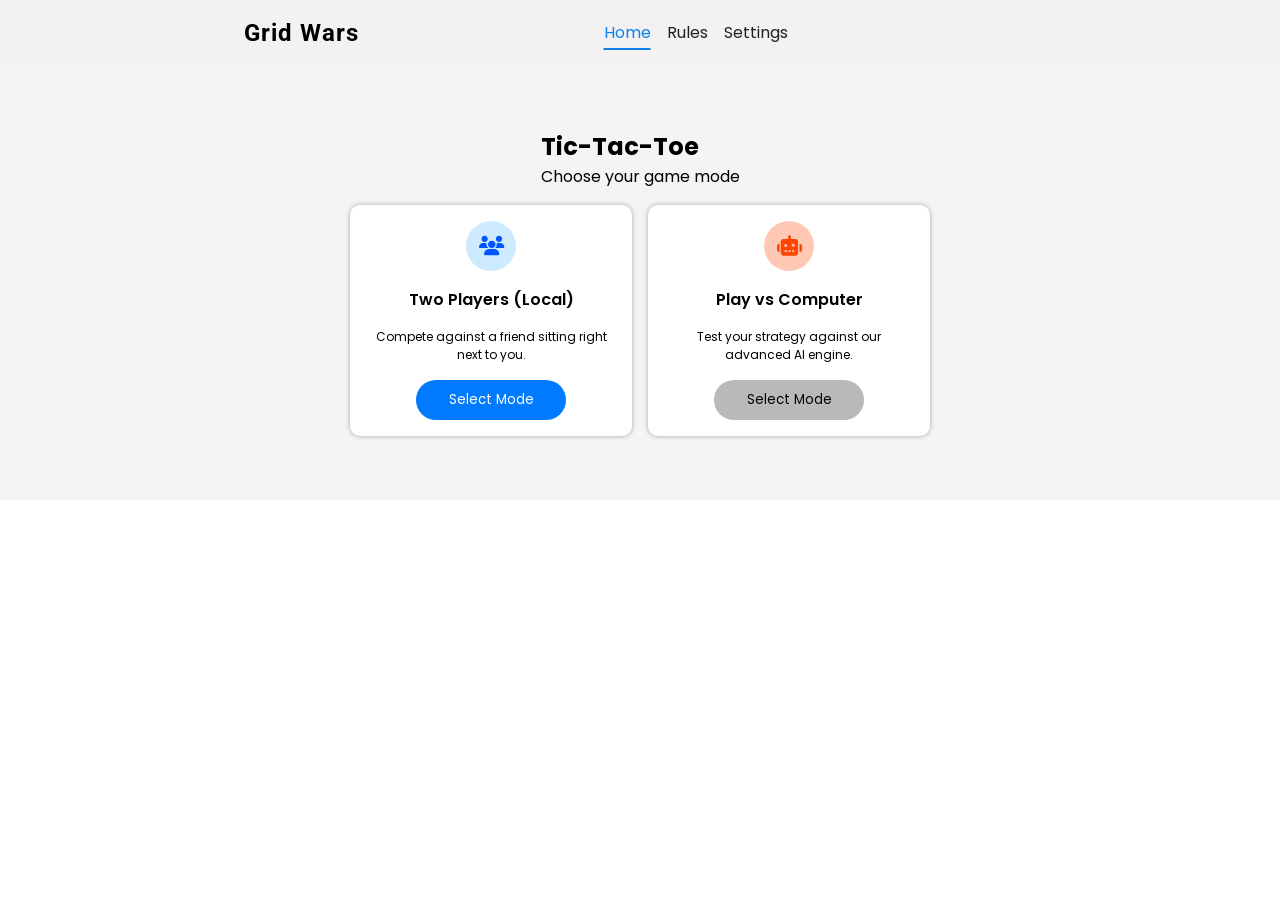
==== index.html @ 28c6e00e "Add files via upload" ====
<!DOCTYPE html>
<html lang="en">
<head>
    <meta charset="UTF-8">
    <meta name="viewport" content="width=device-width, initial-scale=1.0">
    <title>Grid War</title>
    <link rel="stylesheet" href="styles.css">
<link href="https://fonts.googleapis.com/css2?family=Poppins:ital,wght@0,100;0,200;0,300;0,400;0,500;0,600;0,700;0,800;0,900;1,100;1,200;1,300;1,400;1,500;1,600;1,700;1,800;1,900&family=Roboto:ital,wght@0,100..900;1,100..900&display=swap" rel="stylesheet">
<link rel="stylesheet" href="https://cdnjs.cloudflare.com/ajax/libs/font-awesome/6.5.0/css/all.min.css"></head>
<body>

    <header>
        <div class="logo">Grid Wars</div>
        <div class="subb">
            <a href="#" class="link activee"onclick="activeLink(this)">Home</a>
            <a href="#" class="link" onclick="activeLink(this)">Rules</a>
            <a href="#" class="link" onclick="activeLink(this)">Settings</a>
        </div>
        <div class="subb">
            <button class="profi"></button>
        </div>
    </header>
     <main>


    <section class="hero">
        <div class="text">
            <h1>Tic-Tac-Toe</h1>
            <p>Choose your game mode</p>
        </div>
        <div class="modes">
            <div class="b-box">
                <button class="profileAva"><i class="fa-solid fa-users"></i></button>
                <p class="Name">Two Players (Local)</p>
                <p class="Des">Compete against a friend sitting right next to you.</p>
                <button class="mode" id="localMode" onclick="getMode(this,'localGame','partner')">Select Mode</button>
            </div>
            <div class="b-box">
                <button class="pCom"><i class="fa-solid fa-robot"></i></button>
                <p class="Name">Play vs Computer</p>
                <p class="Des">Test your strategy against our advanced AI engine.</p>
                <button class="mode mCom" id="AiMode" onclick="getMode(this,'ComputerVsHuman','vsCOm')">Select Mode</button>
            </div>
        </div>
    </section>


    <section class="vsCOm">
        <div class="all" id="ComputerVsHuman">

        
        <div class="heeader">
            <h1>Play vs Computer</h1>
            <p>Configure your digital opponent and battle for the win.</p>
        </div>
        <span class="flex fl1">
            <p class="bFlx">Difficulty Selection</p>
            <p class="bckFlx">LEVEL</p>
        </span>
        <div class="flexbox" >
            <div class="smallBox choosen" onclick="chooseLevel(this)">
                <span class="flex">
                <p class="emmogi"><i class="fa-regular fa-face-smile"></i></p>
                <input type="radio" name="level" id="easy" class="level" checked>
                </span>
                <p class="lvl">Easy</p>
                <p class="decs">Perfect for learning the basics and casual play</p>
            </div>

            <div class="smallBox " onclick="chooseLevel(this)">
                <span class="flex">
                <p class="emmogi"><i class="fa-solid fa-robot"></i></p>
                <input type="radio" name="level" id="easy" class="level">
                </span>
                <p class="lvl">Medium</p>
                <p class="decs">A balanced challege that punishes simple mistakes</p>
            </div>

            <div class="smallBox " onclick="chooseLevel(this)">
                <span class="flex">
                <p class="emmogi"><i class="fa-solid fa-brain"></i></p>
                <input type="radio" name="level" id="easy" class="level">
                </span>
                <p class="lvl">Hard</p>
                <p class="decs">The AI uses Minimax strategy. Nearly unbeatable</p>
            </div>
           
           
        </div>

            <div class="userInfo">
                <input type="text" placeholder="choose a nickname" id="userName">
                <button class="submit" onclick="chooseName(this)">Submit</button>
            </div>

        <div class="whoStars">

            <h1>Who Plays First</h1>
            <div class="vdv">
            <label for="coin" id="tcName">User (Me)</label>
            <select name="coin" id="coin">
                <option value="Head">Head</option>
                <option value="Tail">Tail</option>
            </select>
            </div>

            <p id="result"></p>

            <button class="tcoin" onclick="tossCoin()">Toss coin</button>

        </div>


</div>





<div id="CompVsUser">
    <p class="final_result" ></p>

    <div class="container">

        <div class="dash-start">
        <div class="dashboard">
            <div class="box" onclick="playGame(this)"></div>
            <div class="box" onclick="playGame(this)"></div>
            <div class="box" onclick="playGame(this)"></div>
            <div class="box" onclick="playGame(this)"></div>
            <div class="box" onclick="playGame(this)"></div>
            <div class="box" onclick="playGame(this)"></div>
            <div class="box" onclick="playGame(this)"></div>
            <div class="box" onclick="playGame(this)"></div>
            <div class="box" onclick="playGame(this)"></div>
        </div>
        
        <div class="actionss">
        <button class="startGame" id="startGamee" onclick="startGame(this)">Start Game</button>
        <button class="startGame again" onclick="resetGame()">Play Again</button>
        </div>

        </div>

        <div class="scoreStar">
            <div class="scoreBoard">
                <h2 class="scorebb">Scoreboard</h2>
                <div class="player userr">
                    <p><i class="fa-solid fa-user"></i> <span id="player-name">Name</span></p>
                    <p class="score" id="userScore">0</p>
                </div>

                <div class="player bott">
                    <p><i class="fa-solid fa-robot"></i> AI</p>
                    <p class="score" id="comScore">0</p>
                </div>

            </div>
            <button class="resetGame" onclick="resetScores()"><i class="fa-solid fa-rotate-right"></i> Reset Score</button>
        </div>


    </div>
</div>
    </section>

    <section id="localGame" class="partner">
        <h1 class="cmm">Coming Soon!!</h1>
    </section>
     </main>

    

<script src="script.js"></script>
</body>
</html>
---- styles.css ----
*{
    margin: 0;
    padding: 0;
}

header{
    height: 65px;
    position: fixed;
    left: 0;
    right: 0;
    background: #f3f1f1;
    display: flex;
    justify-content: space-evenly;
    align-items: center;
    z-index: 999;
}
body,html{
    scroll-behavior: smooth;
}
.link{
    text-decoration: none;
    color: rgb(34, 33, 33);
    font-family: poppins;
}
.subb{
    display: flex;
    gap: 1rem;
}
.logo{
    font-family: roboto;
    font-size: 24px;
    font-weight: bold;
    letter-spacing: 1px;
}
.activee{
    color: #0d83eb;
    text-decoration: underline;
    text-decoration-thickness: 2px;
    text-underline-offset: 10px;
    text-decoration-color: #0d83eb;
}

main{
    padding-top: 65px;
    background-color: #f2f4f6;
}
.hero{
    display: flex;
    flex-direction: column;
    justify-content: center;
    align-items: center;
    gap: 1rem;
    padding: 4rem 0;
}
.modes{
    display: flex;
    gap: 1rem;
}
.b-box{
    width: 250px;
    border: none;
    display: flex;
    flex-direction: column;
    justify-content: center;
    align-items: center;
    padding: 1rem;
    background-color: white;
    border-radius: 10px;
    gap: 1rem;
    box-shadow: 0 0 5px rgba(0, 0, 0, 0.325);
}
.Name{
    font-size: 16px;
    font-family: poppins;
    font-weight: 600;
}
.Des{
    font-family: poppins;
    font-size: 12px;
    text-align: center;
}
.mode{
    width: 150px;
    height: 40px;
    border-radius: 20px;
    background-color: rgb(0, 123, 255);
    border:none;
    color: white;
    font-family: poppins;
    cursor: pointer;
}
.mCom{
    background-color: hsla(0, 0%, 50%, 0.548);
    color: black;
}



.profileAva,.pCom{
    width: 50px;
    height: 50px;
    border-radius: 50%;
    border: none;
    background-color: hsla(205, 100%, 52%, 0.205);
    color: rgb(0, 85, 255);
    font-size: 20px;
}
.pCom{
    background-color: rgba(255, 68, 0, 0.291);
    color: orangered;
}

.text{
    font-family: poppins;
}




.whoStars{
    width: 400px;
    border: none;
    margin: auto;
    padding: 1rem;
    background-color: white;
    font-family: poppins;
    border-radius: 10px;
    box-shadow: 0 0 5px rgba(0, 0, 0, 0.2);
    display: flex;
    flex-direction: column;
    justify-content: center;
    align-items: center;

}
.whoStars h1{
    text-align: center;
    font-size: 20px;
}
.vdv{
    display: flex;
    gap: 1rem;
    margin: 1rem 0;
}

.vdv label{
    font-family: poppins;

}

.vdv select{
    width: 100px;
    border-radius: 5px;
    font-family: poppins;
    cursor: pointer;
    outline: none;

}




.tcoin{
    width: 120px;
    height: 35px;
    border-radius: 17px;
    border: none;
    background-color: rgb(0, 115, 255);
    color: white;
    font-family: poppins;
    cursor: pointer;
}
.tcoin:active{
    opacity:0.7;
}
#result{
    margin: 1rem 0;
}

.emmogi{
    font-size: 17px;
    padding: 10px;
    border-radius: 5px;
    background-color: rgba(0, 0, 0, 0.068);
}
.lvl{
    font-family: poppins;
    font-weight: 600;
    font-size: 17px;
}
.decs{
    font-family: poppins;
    font-size: 12px;
    width: 120px;
    margin-top: 10px;
}
.smallBox{
    width: 150px;
    height: 200px;
    border: none;
    padding: 10px;
    background-color: white;
    box-shadow: 0 0 5px hsla(0, 0%, 0%, 0.303);
    border-radius: 10px;
    color: black;  
    cursor: pointer;
}
.choosen{
    border: 2px solid rgb(3, 73, 250);
}

.choosen .emmogi , .choosen .lvl{
    color: rgb(0, 119, 255);
}

.flex{
    display: flex;
    justify-content: space-between;
    align-content: center;
    padding: 1rem 0;
}
.fl1{
    padding: 1rem;
}
.flex input{
    transform: scale(1.5);
    cursor: pointer;
    border: 1px solid white;
}

.flexbox{
    display: flex;
    justify-content: center;
    align-items: center;
    gap: 1rem;
    margin: 5rem 0;
}

.bFlx{
    font-family: poppins;
    font-weight: bold;
    font-size: 20px;
}
.bckFlx{
    background-color: rgba(11, 85, 212, 0.14);
    padding: 5px 10px;
    font-size: 14px;
    border-radius: 10px;
    color: rgba(6, 104, 232, 0.839);
    font-weight: 600;
    font-family: poppins;

}




.heeader{
    padding: 1rem;
}
.all{
    width: 600px;
    margin: auto;
}
.heeader h1{
        font-family: poppins;
        font-weight: 600;
        margin: 1rem 0;
}
.heeader p{
    font-family: poppins;
    font-size: 12px;
}

.container{
    display: flex;
    justify-content: center;
    align-items: center;
    gap: 1rem;
    padding: 4rem 0;
}

.dashboard{
    display: grid;
    grid-template-columns: repeat(3,100px);
    padding: 1rem;
    width: 320px;
    height: 350px;
    border: none;
    border-radius: 25px;
    background-color: #ECEEF0;
    box-shadow: 0 0 5px rgba(0, 0, 0, 0.251);
    gap: 10px;

}
.box{
    display: flex;
    justify-content: center;
    align-items: center;
    font-size: 5rem;
    font-family: roboto;
    font-weight: bold;
    height: 100px;
    border: none;
    background-color: white;
    border-radius: 15px;
    box-shadow: 0 0 5px rgba(0, 0, 0, 0.248);
    cursor:crosshair;

}


.scoreBoard{
    width: 300px;
    height: 350px;
    border: none;
    background-color: white;
    padding: 1rem;
    border-radius: 10px;
    box-shadow:  0 0 8px rgba(0, 0, 0, 0.161);
}

.player{
    border: none;
    height: 50px;
    border-radius: 10px;
    display: flex;
    align-items: center;
    padding:0  1rem ;
    display: flex;
    justify-content: space-between;
    align-items: center;
    font-family: poppins;
    color: black;
    margin: 10px;
    box-shadow: 0 0 5px rgba(0, 0, 0, 0.205);
}
.scoreFlex{
    display: flex;
    justify-content: space-between;
}


.score{
    font-weight: bold;
}
.userr{
    border-left: 0.4rem solid #0d83eb;
    background-color: hsla(205, 83%, 53%, 0.08);
}
.bott{

    border-left: 0.4rem solid orangered;
    background-color: #ECEEF0;
}
.win{
    background-color: green;
    color: white;
    border: none;
}
.loss{
    background-color: red;
    color: white;
    border: none;
}

.resetGame{
    width: 200px;
    height: 50px;
    border-radius: 30px;
    border: 1px solid;
    font-family: poppins;
    font-weight: bold;
    background-color: #0d83eb;
    color: white;
    cursor: pointer;
    display: block;
    margin: 1rem auto;
}
.scorebb{
    font-family: roboto;
    padding: 10px 0;
}

.submit{
    padding: 10px;
    border-radius: 5px;
    border: none;
    background-color: #0d83eb;
    color: white;
    cursor: pointer;
}
#player-name{
    margin-left: 5px;
}
#userName{
    height: 35px;
    border-radius: 5px;
    border: 1px solid black;
    outline: none;
    padding:0 10px;
    font-family: poppins;
}
.userInfo{width: 300px;
    margin: 5rem auto;
}
.disabled{
    pointer-events: none;
    opacity: 0.5;
}

.startGame{
    width: 180px;
    height: 50px;
    border-radius: 25px;
    border: 1px solid;
    display: block;
    margin: 1rem auto;
    cursor: pointer;
    background-color: red;
    color: white;
    font-family: poppins;
    font-weight: bold;
}
.again{
    background-color: #0d83eb;
}
.actionss{
    display: flex;
}
.final_result{
    text-align: center;
    font-size: 2.5em;
    padding: 1rem;
    font-family: roboto;
    color: green;
    opacity: 0;
    transform: scale(0.5);
    transition: all 0.5s ease;
}

.final_result.show {
    opacity: 1;
    transform: scale(1.2);
}
#CompVsUser{
    padding-top: 5rem;
}

.vsCOm{
    display: none;
}

@media(max-width: 767px){

    header{
        justify-content: space-between;
        padding: 0 10px;
    }
    .subb{
        display: none;
    }
    .modes{
        flex-direction: column;
    }
    .flexbox{
        flex-direction: column;
        margin: auto;
    }
    .all{
        width: 300px;
    }
    .whoStars{
        width: 250px;
    }
    .container{
        flex-direction: column;
    }
    .dashboard{
        width: 300px;
        grid-template-columns: repeat(3,90px);
        height: 320px;
        margin: auto;

    }
    .box{
        height: 90px; 
    }
    .startGame{
        width: 150px;
    }
}

.selected{
    opacity: 0.7;
    pointer-events: none;
}

.partner{
    text-align: center;
    font-family: poppins;
    display: none;
}
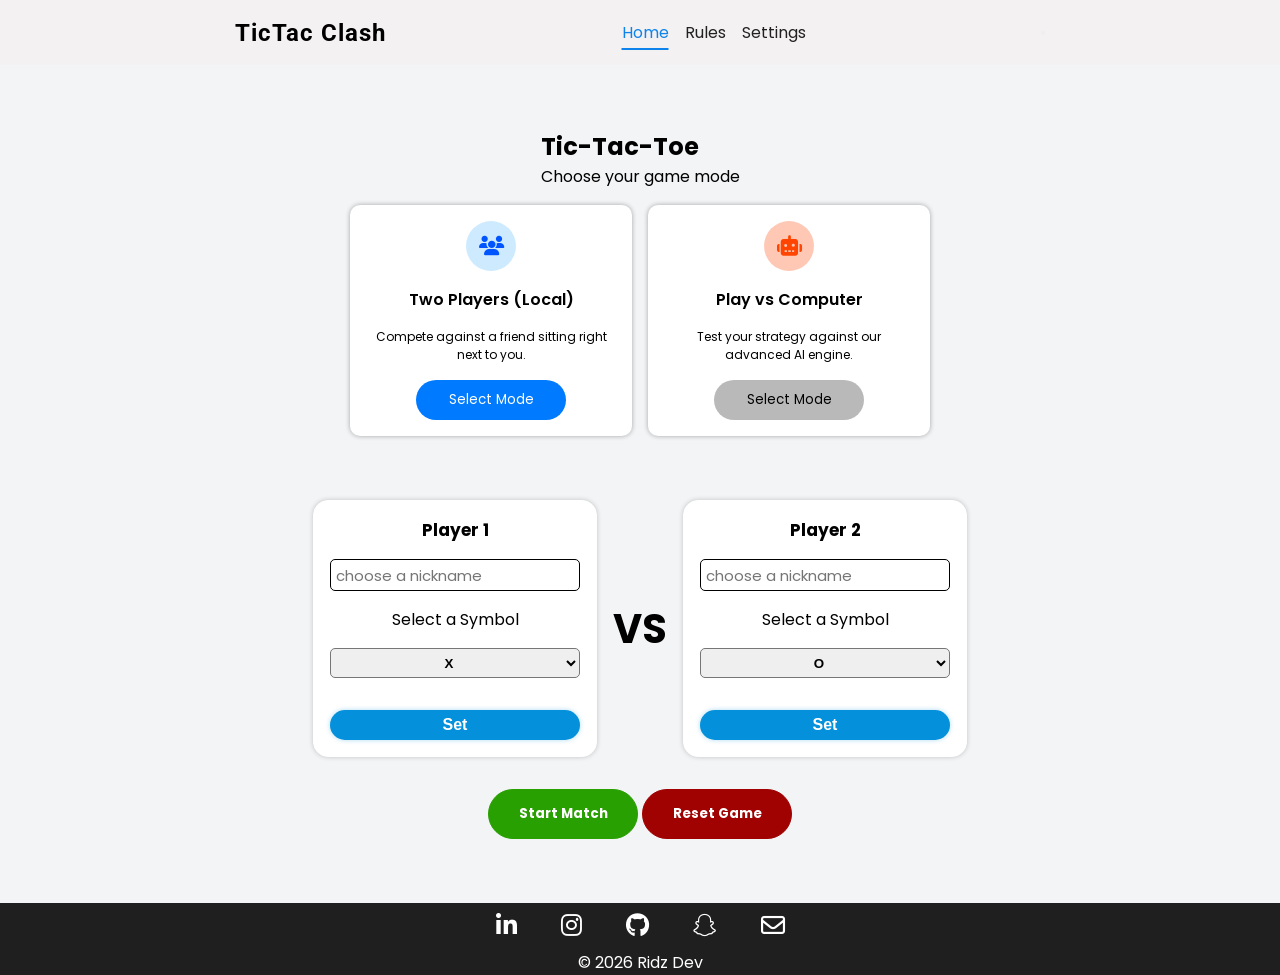
==== commit c869428f: "Add files via upload" ====
--- a/index.html
+++ b/index.html
@@ -3,14 +3,16 @@
 <head>
     <meta charset="UTF-8">
     <meta name="viewport" content="width=device-width, initial-scale=1.0">
-    <title>Grid War</title>
+    <title>TicTac Clash</title>
     <link rel="stylesheet" href="styles.css">
 <link href="https://fonts.googleapis.com/css2?family=Poppins:ital,wght@0,100;0,200;0,300;0,400;0,500;0,600;0,700;0,800;0,900;1,100;1,200;1,300;1,400;1,500;1,600;1,700;1,800;1,900&family=Roboto:ital,wght@0,100..900;1,100..900&display=swap" rel="stylesheet">
-<link rel="stylesheet" href="https://cdnjs.cloudflare.com/ajax/libs/font-awesome/6.5.0/css/all.min.css"></head>
+<link rel="stylesheet" href="https://cdnjs.cloudflare.com/ajax/libs/font-awesome/6.5.0/css/all.min.css">
+<link rel="shortcut icon" href="LOGO.png" type="image/x-icon">
+</head>
 <body>
 
     <header>
-        <div class="logo">Grid Wars</div>
+        <div class="logo">TicTac Clash</div>
         <div class="subb">
             <a href="#" class="link activee"onclick="activeLink(this)">Home</a>
             <a href="#" class="link" onclick="activeLink(this)">Rules</a>
@@ -19,11 +21,39 @@
         <div class="subb">
             <button class="profi"></button>
         </div>
+
+        <div class="menuBar" onclick="toshowMenu()">
+            <div class="stroke"></div>
+            <div class="stroke"></div>
+            <div class="stroke"></div>
+        </div>
+
+        <div id="menu">
+            <div class="tomove">
+            <div class="crossBar" onclick="closeMenu()">
+                <div class="bar bOne"></div>
+                <div class="bar btwo"></div>
+            </div>
+            </div>
+
+            <a href="#hero" class="mLinks">Home</a>
+            <button class="mLinks linkBtn"onclick="gotoLink(this,'ComputerVsHuman','vsCOm')">Play Against AI</button>
+            <button class="mLinks linkBtn"onclick="gotoLink(this,'localGame','partner')">Play With a Friend</button>            
+            <a href="#" class="mLinks">Rules</a>
+            <a href="#" class="mLinks">Settings</a>
+
+            <div class="userProfile">
+                <p class="usericon"><i class="fa-solid fa-user"></i></p>
+                <button class="userSign">Sign in</button>
+            </div>
+        </div>
+
+
     </header>
      <main>
 
 
-    <section class="hero">
+    <section class="hero" id="hero">
         <div class="text">
             <h1>Tic-Tac-Toe</h1>
             <p>Choose your game mode</p>
@@ -165,10 +195,168 @@
     </section>
 
     <section id="localGame" class="partner">
-        <h1 class="cmm">Coming Soon!!</h1>
+
+        <p id="textEror"  class="ers"><span id="errorMessage"></p>
+
+        <div class="users">
+
+        <div class="parentDiv">
+            <div class="playerDetails">
+                <h1>Player 1</h1>
+            <div class="playerHideInfo">
+                <input type="text" placeholder="choose a nickname" class="Plname" id="player_one">
+                <label for="">Select a Symbol</label>
+                <select name="" id="player1symbol" class="plSymb">
+                    <option value="X">X</option>
+                    <option value="O">O</option>
+                    <option value="🔥">🔥</option>
+                    <option value="❄️">❄️</option>                    
+                    <option value="🍆">🍆</option>
+                    <option value="🍑">🍑</option>
+                    <option value="👨">👨</option>
+                    <option value="👩‍🦰">👩‍🦰</option>    
+                    <option value="🎭">🎭</option>
+                    <option value="😎">😎</option>  
+                    <option value="🤣">🤣</option>  
+                    <option value="🙈">🙈</option>  
+                    <option value="💗">💗</option>  
+                    <option value="🤬">🤬</option>  
+                    <option value="🤡">🤡</option> 
+                    <option value="🥷">🥷</option> 
+                    <option value="🤭">🤭</option> 
+                    <option value="🤪">🤪</option> 
+                    <option value="👻">👻</option> 
+                     
+                </select>
+               </div> 
+
+                <div class="userInfoo">
+                    <p id="selectedName1" class="selectedName"></p>
+                    <p id="selectedSymbol1" class="selectedSymbo"></p>
+                </div>
+
+
+                <button class="setName setUser1" onclick="setPlayerDetails(this)">Set</button>
+
+               </div> 
+               
+        </div>
+
+            <h1 class="versus">VS</h1>
+
+<div class="parentDiv">
+            <div class="playerDetails">
+                <h1>Player 2</h1>
+            <div class="playerHideInfo">
+                <input type="text" placeholder="choose a nickname" class="Plname" id="player_two">
+                <label for="">Select a Symbol</label>
+                <select name="" id="player1symbo2" class="plSymb">
+                    <option value="O">O</option>
+                    <option value="X">X</option>
+                    <option value="🔥">🔥</option>
+                    <option value="❄️">❄️</option>                    
+                    <option value="🍆">🍆</option>
+                    <option value="🍑">🍑</option>
+                    <option value="👨">👨</option>
+                    <option value="👩‍🦰">👩‍🦰</option>    
+                    <option value="🎭">🎭</option>
+                    <option value="😎">😎</option>  
+                    <option value="🤣">🤣</option>  
+                    <option value="🙈">🙈</option>  
+                    <option value="💗">💗</option>  
+                    <option value="🤬">🤬</option>  
+                    <option value="🤡">🤡</option> 
+                    <option value="🥷">🥷</option> 
+                    <option value="🤭">🤭</option> 
+                    <option value="🤪">🤪</option> 
+                    <option value="👻">👻</option> 
+                      
+                </select>
+               </div> 
+
+                <div class="userInfoo">
+                    <p id="selectedName2" class="selectedName"></p>
+                    <p id="selectedSymbol2" class="selectedSymbo"></p>
+                </div>
+
+
+                <button class="setName setUser1" onclick="setPlayerDetails(this)">Set</button>
+
+               </div> 
+               
+        </div>
+            
+        </div>
+
+        <div class="buttonsTOacttion">
+            <button class="startLocalGame Lstart" onclick="localGameStart(this)">Start Match</button>
+            <button class="startLocalGame LReset" onclick="LocalGamereset()">Reset Game</button>
+
+        </div>
+
+
+
+        <div class="board_score">
+            <p class="playerTurn"></p>
+
+        <div class="withStart">
+
+          
+        <div class="playersBoard" id="multiplyayer">
+            <div class="dash bbod">
+                <div class="pBox" onclick="twoPlayerGame(this)"></div>
+                <div class="pBox" onclick="twoPlayerGame(this)"></div>
+                <div class="pBox" onclick="twoPlayerGame(this)"></div>
+                <div class="pBox" onclick="twoPlayerGame(this)"></div>
+                <div class="pBox" onclick="twoPlayerGame(this)"></div>
+                <div class="pBox" onclick="twoPlayerGame(this)"></div>
+                <div class="pBox" onclick="twoPlayerGame(this)"></div>
+                <div class="pBox" onclick="twoPlayerGame(this)"></div>
+                <div class="pBox" onclick="twoPlayerGame(this)"></div>
+            </div>
+            <div class="dash scoreB">
+                <h1 class="light">Scoreboard</h1>
+                <span class="playFlex one1">
+                    <p id="player1Name">Name here</p>
+                    <p class="player1Score" id="player1Score">0</p>
+                </span>
+                    <span class="playFlex two2">
+                    <p id="player2Name">Name here</p>
+                    <p class="player1Score" id="player2Score">0</p>
+                </span>
+
+                <div class="ties">
+                    <h1>Draw</h1>
+                    <p id="numOfties">0</p>
+                </div>
+            </div>
+        </div>
+        <div class="gamMeun">
+        <button class="resset" onclick="localMatchagain()">Play Again</button>
+        <button class="clearScore" onclick="resetScoreL()">Reset Score</button>
+        </div>
+
+        </div>  
+        </div>
+
+
+
+
     </section>
      </main>
 
+     <footer>
+        <div class="ftlinks">
+            <a href="https://www.linkedin.com/in/ridwan-nurudeen-110933359/" target="_blank"><i class="fa-brands fa-linkedin-in"></i></a>
+            <a href="https://www.instagram.com/Iamamgboye" target="_blank"><i class="fa-brands fa-instagram"></i></a>
+            <a href="https://github.com/amgboye-cloud" target="_blank"><i class="fa-brands fa-github"></i></a>
+            <a href="https://www.snapchat.com/add/amgboye?share_id=I8R5RT6IT2qQdyi5o66Fng&locale=en_US" target="_blank"><i class="fa-brands fa-snapchat"></i></a>
+            <a href="mailto:amgbpye@gmail.com" target="_blank"><i class="fa-regular fa-envelope"></i></a>
+        </div>
+        <div class="devInfo">
+            <p>&COPY; 2026 Ridz Dev</p>
+        </div>
+     </footer>
     
 
 <script src="script.js"></script>
--- a/styles.css
+++ b/styles.css
@@ -88,6 +88,7 @@
     color: white;
     font-family: poppins;
     cursor: pointer;
+
 }
 .mCom{
     background-color: hsla(0, 0%, 50%, 0.548);
@@ -450,6 +451,383 @@
     display: none;
 }
 
+
+.selected{
+    opacity: 0.7;
+    pointer-events: none;
+}
+
+.partner{
+    text-align: center;
+    font-family: poppins;
+    display: block;
+}
+
+.users{
+    display: flex;
+    justify-content: center;
+    align-items: center;
+    gap: 1rem;
+}
+
+.playerDetails{
+    width: 250px;
+    display: flex;
+    flex-direction: column;
+    justify-content: center;
+    gap: 1rem;
+    border: 1px solid white ;
+    padding: 1rem;
+    background-color: white;
+    box-shadow: 0 0 5px rgba(0, 0, 0, 0.2);
+    border-radius: 15px;
+}
+.Plname{
+    height: 30px;
+    border-radius: 5px;
+    outline: none;
+    border: 1px solid black;
+    padding: 0 5px;
+    font-size: 15px;
+    font-family: poppins;
+}
+.plSymb{
+    height: 30px;
+    text-align: center;
+    border-radius: 5px;
+    font-weight: bold;
+    outline: none;
+    cursor: pointer;
+}
+
+.setName{
+    height: 30px;
+    border-radius: 15px;
+    border: 1px solid;
+    background-color: rgba(22, 21, 21, 0.337);
+    color: white;
+    font-size: 16px;
+    font-weight: bold;
+    cursor: pointer;
+}
+.playerDetails h1{
+    font-size: 17px;
+}
+.user2{
+    color: black;
+    border: none;
+}
+.setUser2{
+    background: linear-gradient(black,rgb(38, 38, 38));
+    border: none;
+    box-shadow: 0 0 5px rgba(0, 0, 0, 0.468);
+}
+.setUser1{
+    background-color: rgb(4, 144, 219);
+    box-shadow: 0 0 5px rgba(4, 144, 219, 0.314);
+    border: none;
+}
+
+.dash{
+    width: 320px;
+    height: 320px;
+    border: none;
+    border-radius: 10px;
+    box-shadow: 0 0 5px #0000004c;
+}
+
+.ers{
+    color: red;
+    font-weight: bold;
+    font-family: poppins;
+    margin: 1rem 0;
+    display: none;
+}
+
+.versus{
+    font-family: poppins;
+    font-size: 2.5rem;
+}
+
+
+
+.playersBoard{
+    display: flex;
+    justify-content: center;
+    gap: 1rem;
+    margin-top: 3rem;
+}
+.withStart{
+    display: none;
+}
+.bbod{
+    background-color: #3E2A1C;
+    display: grid;
+    grid-template-columns: repeat(3,100px);
+    gap: 10px;
+    padding: 10px;
+}
+.pBox{
+    border: none;
+    width: 100px;
+    height: 100px;
+    gap: 10px;
+    box-shadow: 0 0 5px rgba(0, 0, 0, 0.251);
+    cursor: crosshair;
+    display: flex;
+    justify-content: center;
+    align-items: center;
+    font-size: 5.5rem;
+    font-family: poppins;
+    color: #E0B07A;
+    border-radius: 10px;
+    background-color: #A67C52;
+}
+
+.playFlex{
+    display: flex;
+    justify-content: space-between;
+    align-items: center;
+    border: none;
+    border-radius: 10px;
+    margin: 10px;
+    padding: 10px;
+    background-color: white;
+    box-shadow: 0 0 5px rgba(0, 0, 0, 0.25);
+    color: black;
+    border-left: 0.7rem solid black;
+}
+#numOfties{
+    font-size: 5rem;
+    font-family: roboto;
+}
+.ties{
+    margin-top: 2rem;
+}
+.ties h1{
+    font-family: poppins;
+    font-size: 24px;
+}
+.scoreB{
+    padding: 10px;
+    background-color: #3E2A1C;
+    color: white;
+}
+
+.player1Score{
+    font-weight: bold;
+}
+
+.light{
+    font-weight: 600;
+}
+.selectedName{
+    font-size: 20px;
+    font-weight: bold;
+}
+.playerHideInfo{
+    display: flex;
+    flex-direction: column;
+    gap: 1rem;
+}
+
+.selectedSymbo{
+    font-size: 5rem;
+    font-weight: bold;
+    color: black;
+}
+
+.buttonsTOacttion{
+    margin: 2rem;
+    display: block;
+}
+.startLocalGame{
+    width: 150px;
+    height: 50px;
+    border-radius: 26px;
+    font-family: poppins;
+    font-weight: bold;
+    color: white;
+    cursor: pointer;
+}
+
+.Lstart{
+    background-color: #29a002;
+    border: 1px solid #29a002;
+}
+.LReset{
+     background-color: #a00202;
+    border: 1px solid #a00202;   
+}
+
+.playerTurn{
+    padding: 1rem;
+    font-weight: bold;
+    font-size: 2.5rem;
+}
+
+.resset{
+    width: 200px;
+    height: 40px;
+    border-radius: 20px;
+    background-color: black;
+    color: white;
+    font-family: poppins;
+    cursor: pointer;
+    margin: 2rem 0;
+}
+.resset:active{
+    opacity: 0.5;
+}
+.clearScore{
+    width: 200px;
+    height: 40px;
+    border-radius: 20px;
+    background-color: white;
+    color: black;
+    font-family: poppins;
+    cursor: pointer;
+    margin: 2rem 0;  
+}
+.clearScore:active{
+    background-color: #0d83eb;
+    color: white;
+    border: none;
+}
+.winnF{
+    background-color: rgb(49, 200, 255);
+    color: white;
+    opacity: 1;
+}
+
+.one1{
+    border-color: #0d83eb;
+}
+.two2{
+    border-color: red;
+}
+
+.startLocalGame:active{
+    opacity: 0.6;
+}
+
+.selected{
+    border: 2px solid #0d48eb;
+}
+footer{
+background-color: rgba(0, 0, 0, 0.879);
+display: flex;
+flex-direction: column;
+justify-content: center;
+align-items: center;
+}
+.ftlinks{
+    padding: 10px;
+}
+.ftlinks a{
+    font-size: 24px;
+    text-decoration: none;
+    color: rgb(255, 255, 255);
+    padding: 10px;
+    border-radius: 5px;
+    margin: 10px;
+}
+
+.devInfo p{
+    color: white;
+    font-family: poppins;
+}
+.menuBar{
+    width: 25px;
+    height: 25px;
+    display: none;
+    flex-direction: column;
+    justify-content: space-evenly;
+    cursor: pointer;
+}
+.stroke{
+    border-bottom: 2px solid black;
+}
+#menu{
+    width: 60%;
+    height: 80vh;
+    display: none;
+    gap: 1rem;
+    flex-direction: column;
+    background-color: white;
+    justify-content: center;
+    align-items: center;
+    position: absolute;
+    right: 0;
+    top: 30%;
+    border-bottom-left-radius: 5px;
+}
+
+.userProfile{
+    display: flex;
+    align-items: center;
+    gap: 10px;
+    position: absolute;
+    bottom: 5%;
+}
+.userSign{
+    width: 160px;
+    height: 30px;
+    border-radius: 15px;
+    border: 1px solid black;
+    color: white;
+    background-color: black;
+}
+.usericon{
+    font-size: 24px;
+    font-weight: bold;
+}
+.mLinks{
+    text-decoration: none;
+    font-family: poppins;
+    color: black;
+    width:80%;
+    padding: 5px;
+}
+.crossBar{
+    width: 20px;
+    height: 20px;
+    position: relative;
+}
+.bar{
+    position: absolute;
+    width: 100%;
+    top: 50%;
+    left: 0;
+    border: 1px solid black;
+}
+.bOne{
+    transform: rotate(45deg);
+}
+.btwo{
+    transform: rotate(-45deg);
+}
+.tomove{
+    position: absolute;
+    top: 1%;
+    right: 5%;
+}
+
+
+
+
+
+
+
+
+
+
+
+
+
+
+
+
 @media(max-width: 767px){
 
     header{
@@ -488,15 +866,25 @@
     .startGame{
         width: 150px;
     }
-}
-
-.selected{
-    opacity: 0.7;
-    pointer-events: none;
-}
-
-.partner{
-    text-align: center;
-    font-family: poppins;
-    display: none;
+
+    .users{
+        flex-direction: column;
+    }
+    .playersBoard{
+        flex-direction: column;
+    }
+    .dash{
+        margin: auto;
+    }
+    .menuBar{
+        display: flex;
+    }
+}
+
+.linkBtn{
+    background: transparent;
+    text-align: left;
+    border: none;
+    padding: 5px 0;
+    font-size: 16px;
 }
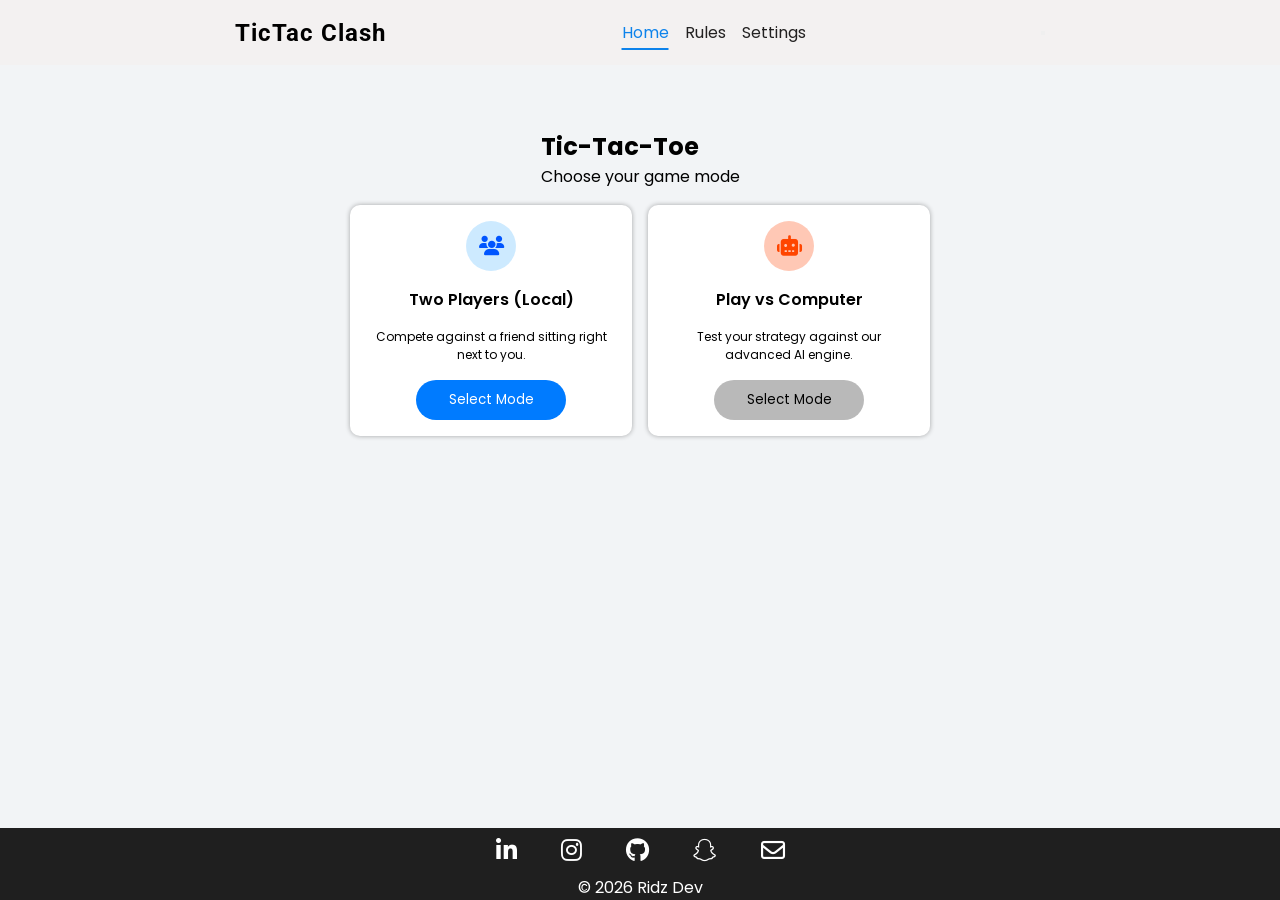
==== commit cd1d71c4: "Add files via upload" ====
--- a/index.html
+++ b/index.html
@@ -339,13 +339,12 @@
         </div>  
         </div>
 
-
-
-
     </section>
      </main>
 
-     <footer>
+
+
+    <footer>
         <div class="ftlinks">
             <a href="https://www.linkedin.com/in/ridwan-nurudeen-110933359/" target="_blank"><i class="fa-brands fa-linkedin-in"></i></a>
             <a href="https://www.instagram.com/Iamamgboye" target="_blank"><i class="fa-brands fa-instagram"></i></a>
@@ -357,8 +356,6 @@
             <p>&COPY; 2026 Ridz Dev</p>
         </div>
      </footer>
-    
-
 <script src="script.js"></script>
 </body>
 </html>
--- a/styles.css
+++ b/styles.css
@@ -2,7 +2,11 @@
     margin: 0;
     padding: 0;
 }
-
+body{
+    display: flex;
+    flex-direction: column;
+    min-height: 100vh;
+}
 header{
     height: 65px;
     position: fixed;
@@ -43,6 +47,7 @@
 main{
     padding-top: 65px;
     background-color: #f2f4f6;
+    flex: 1;
 }
 .hero{
     display: flex;
@@ -460,7 +465,7 @@
 .partner{
     text-align: center;
     font-family: poppins;
-    display: block;
+    display: none;
 }
 
 .users{
